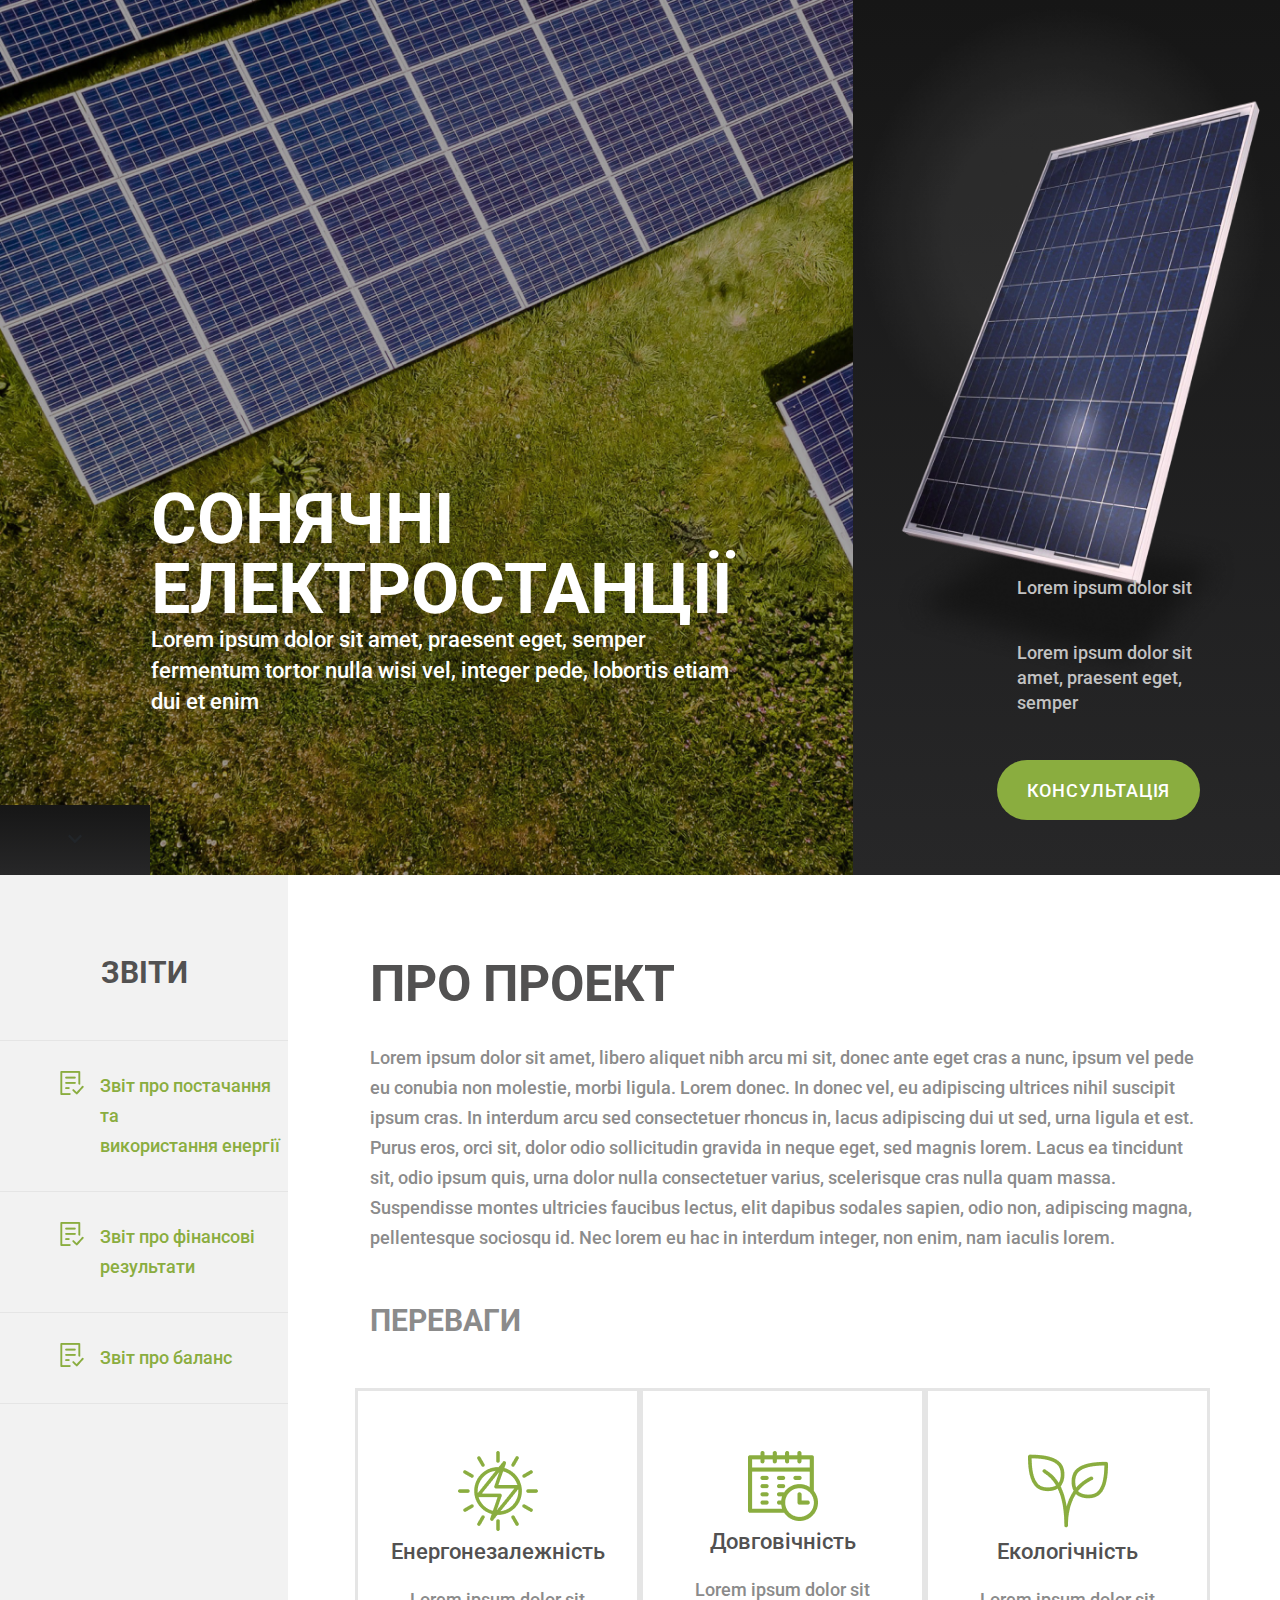
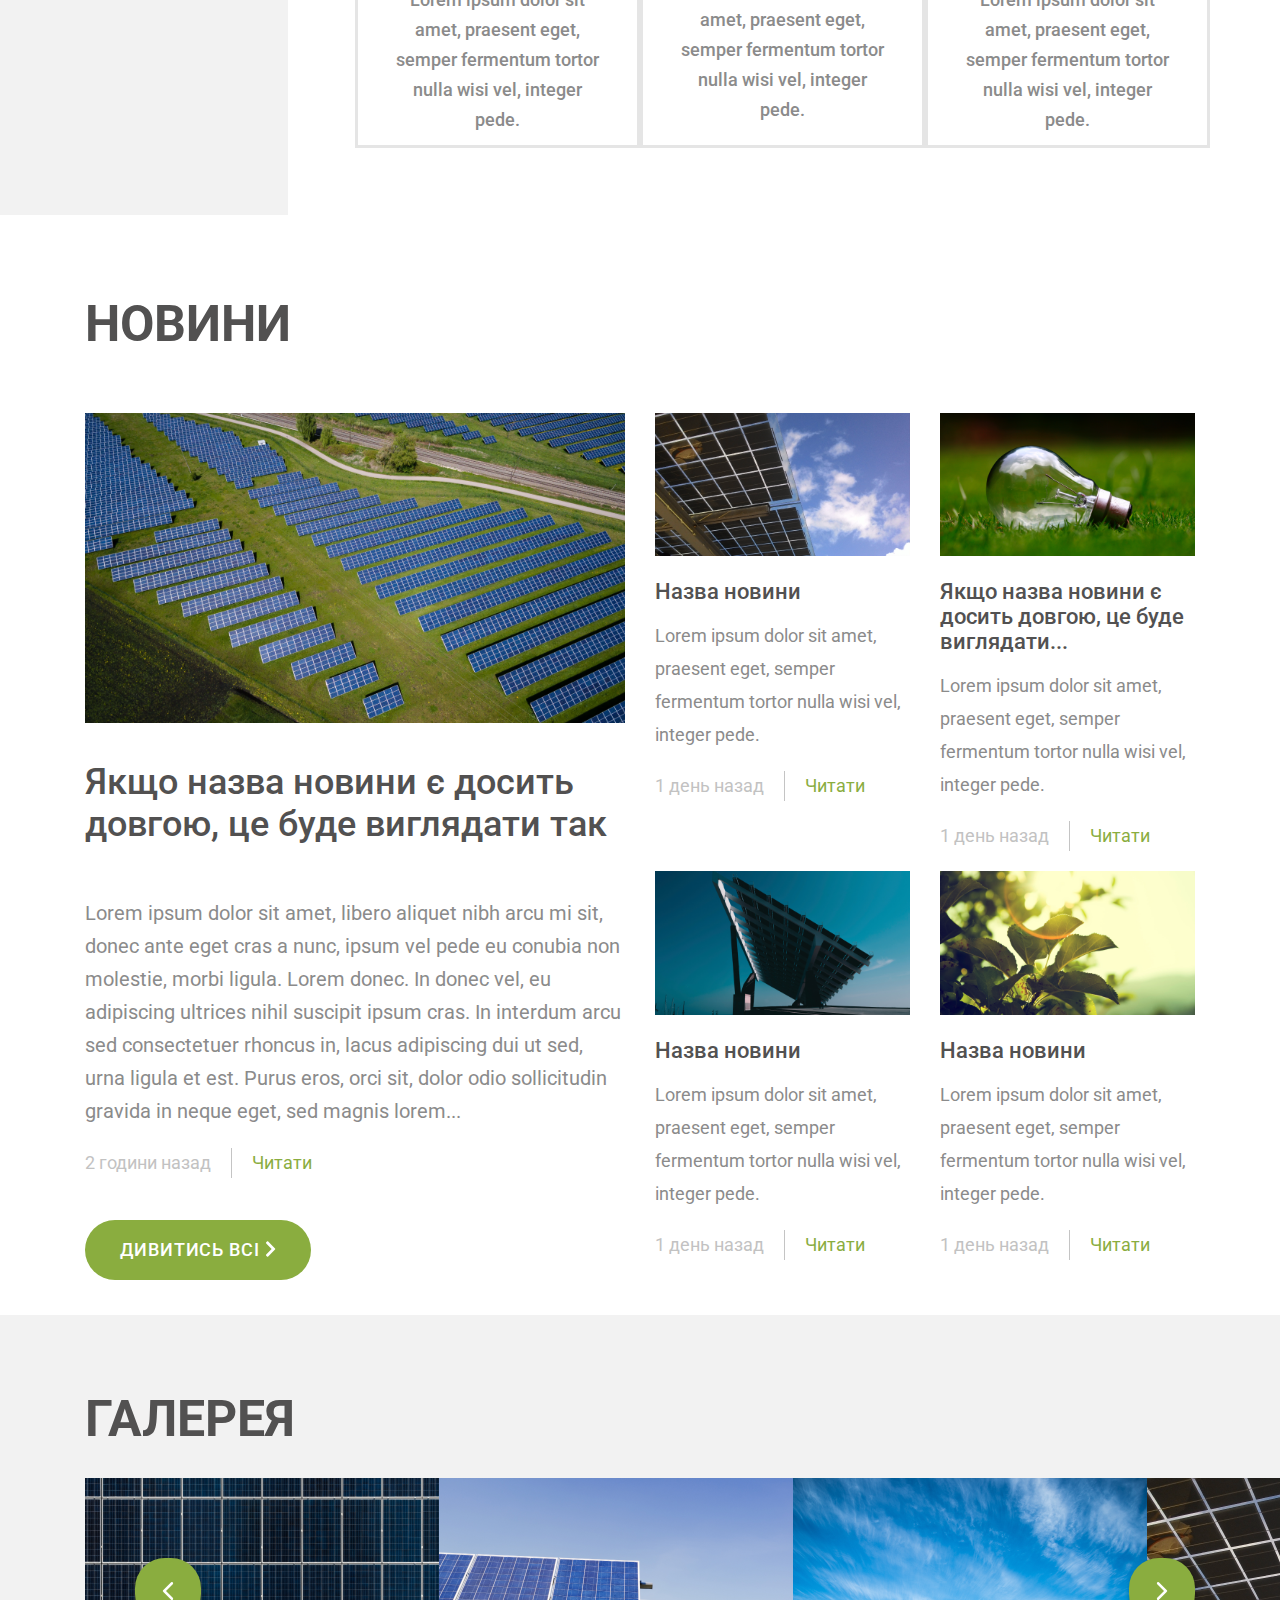
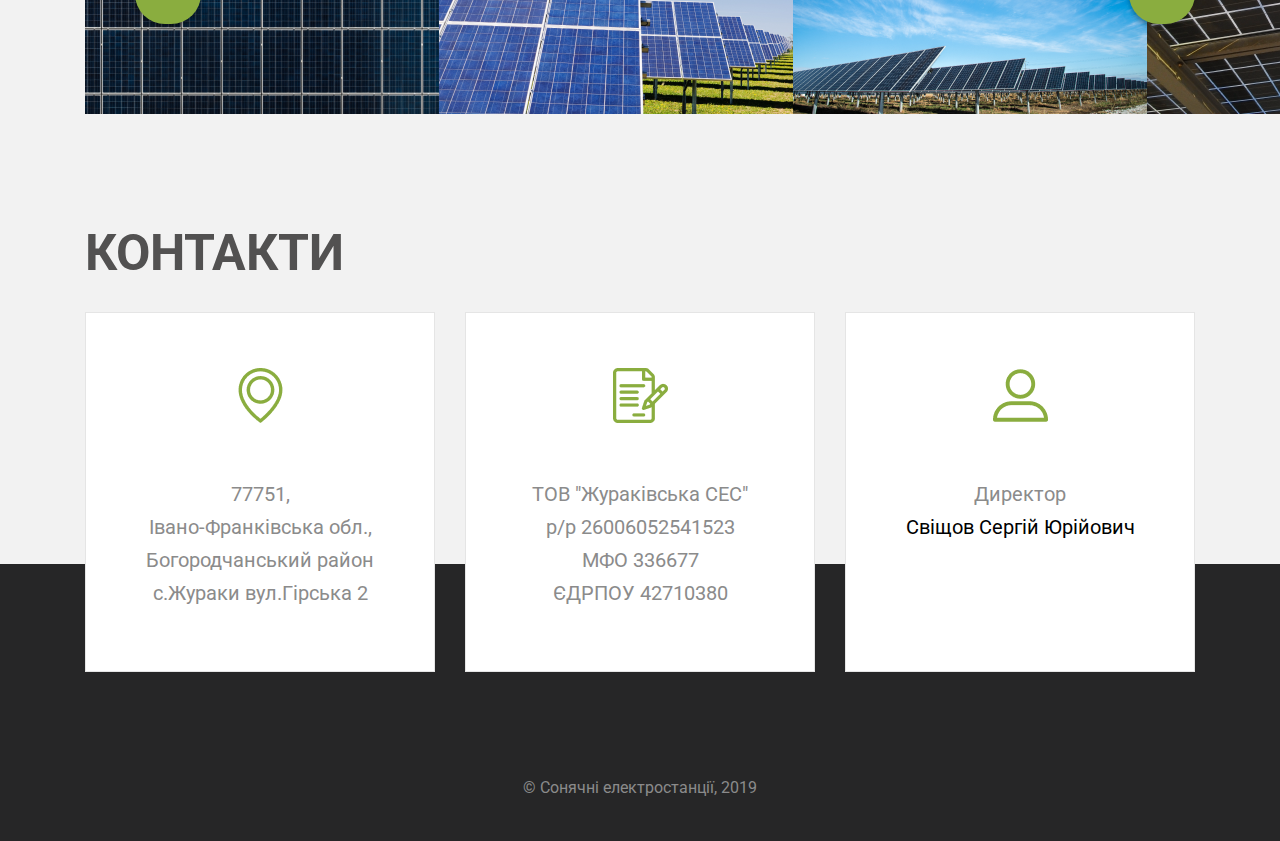
==== index.html @ b8971129 "Commitasd" ====
<!doctype html>
<html lang="en">
  <head>
    
    <meta charset="utf-8">
    <meta name="viewport" content="width=device-width, initial-scale=1, shrink-to-fit=no">

 
    <link rel="stylesheet" type="text/css" href="style/bootstrap.min.css"> 
    <link rel="stylesheet" type="text/css" href="style/all.min.css">
    <link rel="stylesheet" type="text/css" href="style/slick.css"/>
    <link rel="stylesheet" type="text/css" href="style/main.css">

    <title></title>
  </head>
  <body>
    <div class="container-fluid">
      <div class="row header-row">
        <div class=" header-left col-lg-7 col-xl-8 col-md-12">
          <div class="text-content">
            <h1>СОНЯЧНІ ЕЛЕКТРОСТАНЦІЇ</h1>
            <p>Lorem ipsum dolor sit amet, praesent eget, semper fermentum tortor
             nulla wisi vel, integer pede, lobortis etiam dui et enim
            </p>
          </div>
          <div class="header-btn">
           <i class="fas fa-chevron-down"></i>
          </div>
        </div>
        <div class="col-lg-5 col-xl-4 header-right col-md-12">
            
          <div class="right-picture">
            <img src="img/picture.png">
          </div>
          <div class="right-content">
            <p>Lorem ipsum dolor sit </p>
            <p>Lorem ipsum dolor sit amet, praesent eget, semper</p>
            <button class="consult">консультація</button>
          </div>
        </div>
      </div>
    </div>
      
    <div class="container">
      <div class=" row about">
        <div class=" report col-xl-3  col-md-12">
                <h3>Звіти</h3>
                <div class="reports">
                  <img src="img/Vector.png">
                  <p>Звіт про постачання та<br>
                    використання енергії</p>
                </div>
                <div class="reports">
                  <img src="img/Vector.png">
                 <p> Звіт про фінансові результати</p>
                </div>
                <div class="reports">
                  <img src="img/Vector.png">
                 <p> Звіт про баланс</p>
                </div>
                
          </div>
        
          <div class=" about-project col-lg-12 col-xl-9 offset-xl-3 ">
          
            <h2> про проект</h2>
            <p>
              Lorem ipsum dolor sit amet, libero aliquet nibh arcu mi sit, donec ante eget cras a nunc, ipsum vel pede eu conubia non molestie, morbi ligula. Lorem donec. In donec vel, eu adipiscing ultrices nihil suscipit ipsum cras. In interdum arcu sed consectetuer rhoncus in, lacus adipiscing dui ut sed, urna ligula et est. Purus eros, orci sit, dolor odio sollicitudin gravida in neque eget, sed magnis lorem. Lacus ea tincidunt sit, odio ipsum quis, urna dolor nulla consectetuer varius, scelerisque cras nulla quam massa. Suspendisse montes ultricies faucibus lectus, elit dapibus sodales sapien, odio non, adipiscing magna, pellentesque sociosqu id. Nec lorem eu hac in interdum integer, non enim, nam iaculis lorem.
            </p>
          
            <div class="pluses-container">
              <h1>переваги</h1>
              <div class="row ">
                <div class="col-lg-4">
                  <div class="pluses">
                    <img src="img/solar-energy .png">
                    <h5>Енергонезалежність</h5>
                    <p>Lorem ipsum dolor sit amet, praesent eget, semper fermentum tortor nulla wisi vel, integer pede.</p>
                  </div>
                </div>
                  <div class="col-lg-4">
                  <div class="pluses">
                    <img src="img/timetable.png">
                    <h5>Довговічність</h5>
                    <p>Lorem ipsum dolor sit amet, praesent eget, semper fermentum tortor nulla wisi vel, integer pede.</p>
                  </div>
                </div>
                  <div class="col-lg-4">
                  <div class="pluses">
                    <img src="img/plant.png">
                    <h5>Екологічність</h5>
                    <p>Lorem ipsum dolor sit amet, praesent eget, semper fermentum tortor nulla wisi vel, integer pede.</p>
                  </div>
                </div>
              </div>
            </div>
          </div>
          </div>
    </div>
    </div>
    <div class="container news">
      <h2>новини</h2>
      <div class="row">  
      <div class="col-xl-6 col-news">
        <img src="img/andreas-gucklhorn-285561-unsplash.png">
        <h4>Якщо назва новини є досить довгою, це буде виглядати так</h4>
        <p>Lorem ipsum dolor sit amet, libero aliquet nibh arcu mi sit, donec ante eget cras a nunc, ipsum vel pede eu conubia non molestie, morbi ligula. Lorem donec. In donec vel, eu adipiscing ultrices nihil suscipit ipsum cras. In interdum arcu sed consectetuer rhoncus in, lacus adipiscing dui ut sed, urna ligula et est. Purus eros, orci sit, dolor odio sollicitudin gravida in neque eget, sed magnis lorem...</p>
       <div class="smal-text  ">  
        <div class="hour">2 години назад</div>
        <div class="read"><a href="page3.html">Читати<a></div>
      </div>
     <div> <button  class= "consult" id="btn" >
               <a href="page2.html"> дивитись всі <i class="fas fa-chevron-right"></i></a>
          </button>
      </div>
      </div>
      <div class="col-xl-6 col-news">
        <div class="row">
          <div class="col-lg-6 small-news">
            <img src="img/asia-chang-32003-unsplash.png">
            <h3>Назва новини</h3>
            <p>Lorem ipsum dolor sit amet, praesent eget, semper fermentum tortor nulla wisi vel, integer pede. </p>
            <div class="smal-text  ">  
        <div class="hour">1 день назад</div>
        <div class="read"><a href="page3.html">Читати<a></div>
      </div>
          </div>
          <div class="col-lg-6 small-news">
             <img src="img/Rectangle.png">
            <h3>Якщо назва новини є досить довгою, це буде виглядати...</h3>
            <p>Lorem ipsum dolor sit amet, praesent eget, semper fermentum tortor nulla wisi vel, integer pede. </p>
            <div class="smal-text  ">  
        <div class="hour">1 день назад</div>
        <div class="read"><a href="page3.html">Читати<a></div>
          </div>
          </div>
        </div>
        <div class="row">
          <div class="col-lg-6 small-news">
             <img src="img/biel-morro-235394-unsplash.png">
            <h3>Назва новини</h3>
            <p>Lorem ipsum dolor sit amet, praesent eget, semper fermentum tortor nulla wisi vel, integer pede. </p>
            <div class="smal-text  ">  
        <div class="hour">1 день назад</div>
        <div class="read"><a href="page3.html">Читати<a></div>
          </div>
          </div>
          <div class="col-lg-6 small-news">
             <img src="img/micah-hallahan-28488-unsplash.png">
            <h3>Назва новини</h3>
            <p>Lorem ipsum dolor sit amet, praesent eget, semper fermentum tortor nulla wisi vel, integer pede. </p>
            <div class="smal-text  ">  
        <div class="hour">1 день назад</div>
        <div class="read"><a href="page3.html">Читати<a></div>
          </div>
          </div>
        </div>
      </div>
    </div>
    </div>
  <div class="wraper over-hid">
    <div class="container">
      <div class="row">
        <div class="col-lg-12">
             <h2>галерея</h2>
          <div class="slider">
           <div class="slide"> <img src="img/slick_img/samuel-zeller-722370-unsplash.png"></div>
            <div class="slide"><img src="img/slick_img/zbynek-burival-602936-unsplash.png"></div>
            <div class="slide"><img src="img/slick_img/american-public-power-association-419672-unsplash.png"></div>
           <div class="slide"> <img src="img/slick_img/asia-chang-32003-unsplash.png"></div>
           <div class="slide"> <img src="img/slick_img/andreas-gucklhorn-285561-unsplash.png"></div>
          </div>
        </div>
      </div>

    
    </div>
  </div>
  <div class="wraper cont">
      <div class="container">
      <h2>контакти</h2>
      <div class="row contact">
        <div class="col-lg-4">
          <div class="contacts">
          <img src="img/map-marker (2).png">

          <p>77751,<br> Івано-Франківська обл.,<br> Богородчанський район<br> с.Жураки вул.Гірська 2</p>
        </div>
      </div>
        <div class="col-lg-4">
          <div class="contacts">
          <img src="img/contract.png">
          <p>ТОВ "Жураківська СЕС"
             <br> р/р 26006052541523
              <br>МФО 336677 
              <br>  ЄДРПОУ 42710380</p>
        </div>
      </div>
        <div class="col-lg-4">
          <div class="contacts">
        <img src="img/profile.png">
        <p>Директор
          <br> <b>Свіщов Сергій Юрійович</b>
        </p>
          </div>
        </div>
      </div>
    </div>
    
  </div>
 <footer class="home-footer">
        <p id="footer-text">© Сонячні електростанції, 2019</p>
 </footer>
    <script type="text/javascript" src="js/jquery-3.3.1.min.js"></script>
    <script type="text/javascript" src="js/bootstrap.min.js"></script>
        <script type="text/javascript" src="js/slick.min.js"></script>
          <script type="text/javascript" src="js/all.min.js"></script>



        <script type="text/javascript" src="js/main.js"></script>

  </body>
</html>
---- style/main.css ----
@import url(reset.css);
@import url('https://fonts.googleapis.com/css?family=Roboto');
:root{
	--green:#8AAD3F;
	--grey:#F2F2F2;
	--white:#FFFFFF;
	--grey-text:#8B8B8B;
}
body{
	font-family: Roboto;
overflow-x: hidden;
}
a{
	text-decoration: none;
	color: var(--white);
}


.header-left {
	background-image: url(../img/Group.png);
	 background-size: cover;
	 background-repeat: no-repeat;
	 height: 100%;
	 padding-left:0px;
}
.text-content {
	color: var(--white);
	width: 590px;
	margin-left:18%;
	margin-top: 484px;
	margin-bottom: 158px;
}
.text-content h1 {
font-weight: bold;
font-size: 70px;
}
.text-content p {
	font-weight: 500;
	font-size: 22px;
	line-height: 31px;
}
.header-btn{
	position: absolute;
width: 150px;
height: 70px;
left: 0px;
bottom: 0px;
background: linear-gradient(180deg, #161616 0%, #272728 100%);
text-align: center;
line-height: 70px;

}
.header-btn i { 
color: #525151;

}
.header-right{
	padding-left: 0px;
    background: linear-gradient(180deg, #161616 0%, #272728 100%)
}
.top-gradient{
	position: absolute;
	width: 80%;
	height: 478px;
	left: 0px;
	top: 0px;
	z-index: 1;
	background: radial-gradient(239.00px at 50% 50%, rgba(255, 255, 255, 0.08) 0%, rgba(255, 255, 255, 0.08) 53.04%, rgba(255, 255, 255, 0) 100%);

}
.right-picture img{
	min-width: 420px;
	width: 70%;
	height: 691px;
}
.right-content{
position: absolute;
width: 203px;
right: 80px;
bottom: 55px;
}
.right-content p{
font-weight: 500;
font-size: 18px;
line-height: 25px;
color: #C2C2C2;
margin-bottom: 40px;
margin-left: 20px;

}
.consult{
	width: 203px;
	height: 60px;
	background: #8AAD3F;
	border-radius: 80px;
	font-weight: 500;
	font-size: 18px;
	line-height: 25px;
	letter-spacing: 0.05em;
	text-transform: uppercase;
	color: #FFFFFF;
	margin-top: 5px;
}
.consult:hover{
	box-shadow: 0px 4px 4px rgba(0, 0, 0, 0.25);
}
.about{
	height: 940px;

}
.report{
	position: absolute;
	background: var(--grey);
	text-align: center;
	padding: 0px;
	width: 433px;
	height: 940px;
}
.report h3 {
	font-weight: bold;
	font-size: 30px;
	text-transform: uppercase;
	margin-top: 80px;
	margin-bottom:50px;
	color: #525151;
}
.reports{
	font-weight: 500;
	font-size: 18px;
	line-height: 30px;
	color: var(--green);
	border-top :  1px solid #E5E5E5;
	padding-top: 30px;
	padding-bottom: 30px;

}
.reports p {
	margin-left: -20px;
}
.reports:last-child {
	border-bottom: 1px solid #E5E5E5;
}
.reports img{
	position: absolute;
	left: 60px;
}
.about-project{
	padding-top: 80px;
}
 h2{
	font-weight: bold;
	font-size: 50px;
	line-height: normal;
	text-transform: uppercase;
	width: auto;
	color: #525151;
	margin-bottom: 30px;

} 
 .about-project p{
	font-weight: 500;
	font-size: 18px;
	line-height: 30px;
	color: #8B8B8B;
}

.pluses-container{
	padding-top: 50px;
}
.pluses-container >.row >div{
	padding: 0px;
}
.pluses-container h1{
	font-weight: bold;
	font-size: 30px;
	line-height: normal;
	text-transform: uppercase;
	color: #8B8B8B;
	margin-bottom: 50px;

}
.pluses{
	width: 354px;
	height: 360px;
	border: 3px solid #E5E5E5;
	box-sizing: border-box;
	text-align: center;
	padding: 60px 32px 50px 33px;	
	color: #8B8B8B;
}
.pluses h5{
	font-weight: 500;
	font-size: 22px;
	line-height: 36px;
	color: #525151;
	margin-bottom: 15px; 
}
.pluses p{
	font-weight: 500;
	font-size: 18px;
	line-height: 30px;
}

.news{
	padding-top: 80px;
	padding-bottom: 35px;
}
.col-news{
	margin-top: 30px;
}
.news h4{
	font-weight: 500;
	font-size: 36px;
	line-height: normal;
	color: #525151;
	margin-top:35px; 
	margin-bottom:52px;

}
.news p{
	font-size: 20px;
	line-height: 33px;
	color: #8B8B8B;
	margin-bottom: 20px;
}



.report {
	width: 22.5%;
	left: 0;
}
.pluses {
	max-width: 100%;
}
.reports p {
	margin-left: 0;
	text-align: left;
	padding-left: 100px;
	font-size: 18px;
}
@media(min-width:1500px) {
	.container {
		max-width: 1470px;
	}
}
.smal-text{
	display: inline-flex;
	font-size: 18px;
	line-height: 30px;
	color: #C2C2C2;
}
.hour{
	padding-right: 20px;
}
.read{
	text-align: right;
	border-left: 1px solid #C4C4C4;
	color: #8AAD3F;
	padding-left: 20px;
}
.read a {
	color: #8AAD3F;
	
}
#btn {
	width: 226px;
	margin-top: 42px;
}

h3{
	font-weight: 500;
	font-size: 22px;
	line-height: normal;
	color: #525151;
}
.small-news p {
	font-size: 18px;
}
.small-news h3 {
	margin-top:20px;
	margin-bottom:15px;
}
.small-news{
	margin-bottom: 20px;
}

.slider .slick-list{
    overflow: visible !important;
}
#slick-slide-control00, #slick-slide-control01,
#slick-slide-control02, #slick-slide-control03, #slick-slide-control04{
	display: none;
}
 .slick-next, .slick-prev{
 	width: 66px;
 	height: 66px;
 	border-radius:30px;
 	background-color: var(--green);
 	box-shadow: 0px 4px 4px rgba(0, 0, 0, 0.25);
 	color: transparent;
 	-moz-user-select: none;
	-khtml-user-select: none;
	user-select: none;  
		position: absolute; 
 }
.wraper{
	background-color: #F2F2F2;
	padding-top: 75px;
}
.slick-next{
	right: -175px;
	top: 80px;
	background-image: url('../img/slick_img/Vector.png');
	background-repeat: no-repeat;
	background-position: center;

}
.slick-prev{
	left: 50px;
	top: 80px;
	z-index: 99999;
	background-image: url('../img/slick_img/Vector.png');
	background-repeat: no-repeat;
	background-position: center;
	transform: scale(-1, 1)
}

.contacts {
	width: 100%;
	height: 360px;
	text-align: center;
	padding-top: 55px;
	background-color: var(--white);
	border: 1px solid #E5E5E5;
	font-size: 20px;
	line-height: 33px;
	text-align: center;

	color: #8B8B8B;


}
.contacts p{
	margin-top: 45px;
}
b{
	color:#000000;
}

footer{
	background: #262627;
	font-size: 16px;
	text-align: center;
	color: #8B8B8B;

}
.home-footer{
	height: 277px;
	align-items:flex-end;
	padding-top: 216px;

}

.over-hid{
	overflow-x: hidden;
}
.cont{
	padding-top: 110px;
	height: 450px;
}


img{
	max-width: 100%
}
@media(max-width:1199px) {
	.text-content{
		margin-left:0;
		margin-bottom:75px; 
	}
	.report {
    position: relative;
    width: 100%;
    height: auto;
    background: var(--white);
    border-bottom: 2px solid #E5E5E5;

}
.report h3{
	margin:30px; 
}
.reports{
	position: relative;
	display: inline-flex;
	width: 33%;
	border:none;

}
.reports:last-child {
    border:none;
}
.pluses-container h1 {
	margin-bottom: 30px;
}
.slick-next{
	right: 0;
}
}
	

@media(max-width:992px) {
	
	.small-news {
	text-align: center;

	}
	.about{
	height: auto;

}
.pluses{
	width: auto;
}

.cont{
	height: auto;
}
.reports{
	display: flex;
	justify-content: center;
	width: auto;
}
	.reports img {
    left: 100px
}
.reports p{
	padding-left: 0px;
}
.text-content{
	text-align: center;
	width: auto;
}
}
@media(max-width:600px) {
.reports img{
	left: auto;
	top: 10px;

}
.right-content{
	bottom: 5px;
}
.right-picture img{
min-width: auto;
height: auto;
}

.text-content{
	width: auto;
	text-align: center;

}
.text-content h1{
	font-size: 30px;
}
.text-content p{
	font-size: 15px;
}
h2,h1, {
	text-align: center;
	width: auto;
}
h2{
	font-size: 35px;
}
.text-content {
	margin-top: 200px;
}


}	
@media(max-width:400px) {
	.slider .slick-list {
    overflow: auto;
}
.slick-prev { 
	left: 20px;
}
h2{
	font-size: 30px;
}
}
@media(min-width:1200px){
	.slick-next {
		right: 0px;

	}
}
@media(min-width:1600px){
	.slick-next {
		right: -75px;

	}
}

/* ----------------------------news page -------------------------------------------*/

header{
		font-weight: bold;
	font-size: 22px;
	line-height: normal;
	letter-spacing: 0.1em;
	color: #FFFFFF;
	background: #262627;
	width: 100%;
	height: 86px;
	line-height: 86px;
}
button{
	border: none;
}
.news-h2{
	width: auto;
	margin-bottom: 0;
}
.btn-back{
	margin-bottom: 20px;
	margin-top: 25px;
	color: #8AAD3F;
}
.btn-back a{
	font-size: 18px;
	line-height: 25px;
	letter-spacing: 0.05em;
	text-transform: uppercase;
	color: #8AAD3F;
}
.btn-back a{
	margin-left:15px;
}
.news-content h3 {
	font-size: 26px;
	margin-top: 27px;
	margin-bottom: 15px; 

}
.news-content {
	margin-top: 40px;
}
.news-content p {
	font-size: 18px;
	line-height: 30px;
	color: #8B8B8B;
}
.news-content > .smal-text{
	margin-top: 25px;
}
.pages-btn button{
	background: #8AAD3F;
	border-radius: 80px;
	margin-right: 1%;
	padding: 6px 14px;

}
.pages-btn button:last-child{
		margin-right: 0px;

}
.pages-btn button a{
	text-decoration:none;
	color: var(--white);
}
.pagination{
	margin-top: 115px;
	justify-content: center;
	text-align: center;
}
.pagination .current{
	width: 96px;
	background: #E5E5E5;
}
.news-footer{
	height: 98px;
	line-height: 98px;
	margin-top: 80px;
}

@media(max-width:488px) {
.pagination{
	text-align: center;
}	
.pages-btn{
	padding:0;
}
.pages-btn button{
	padding: 5px 10px;
	margin-right: 5px;

}
}
header > .container{
	font-size: 15px;
}
}
 .news-content img{
 	transition: all 0.5s;

 }

 .news-content:hover img{
 	transform: scale(1.1);
 }
.ss{
	display: inline-block;
	width: 100%;
	position:relative;
	overflow:hidden; 
}


/* ----------------------------news open -------------------------------------------*/


.open-news .news-h2{
	font-weight: 500;
	font-size: 40px;
	color: #525151;
	padding-top: 30px;
	line-height: normal;
	border-top: 1px solid #E5E5E5;
}
.big{
	justify-content: center;
}
.big .hour{
	font-size: 18px;
    line-height: 30px;
    color: #C2C2C2;
    margin-bottom: 40px;
    margin-top: 35px;
}

.text{
	font-style: normal;
	font-weight: 500;
	font-size: 18px;
	line-height: 30px;
	color: #8B8B8B;
	margin-top: 70px;
}
#maybe {
	width: auto;
	margin-top: 130px;
}
.small-news p {
	font-size: 18px;
    line-height: 33px;
    color: #8B8B8B;
    margin-bottom: 20px;
}
.open-news .small-news{
	margin-top: 60px;
}
@media(max-width:900px) {
	.big .news-h2, #maybe{
		font-size: 25px;
	}
	#maybe{
		text-align: center;
	}
	
}
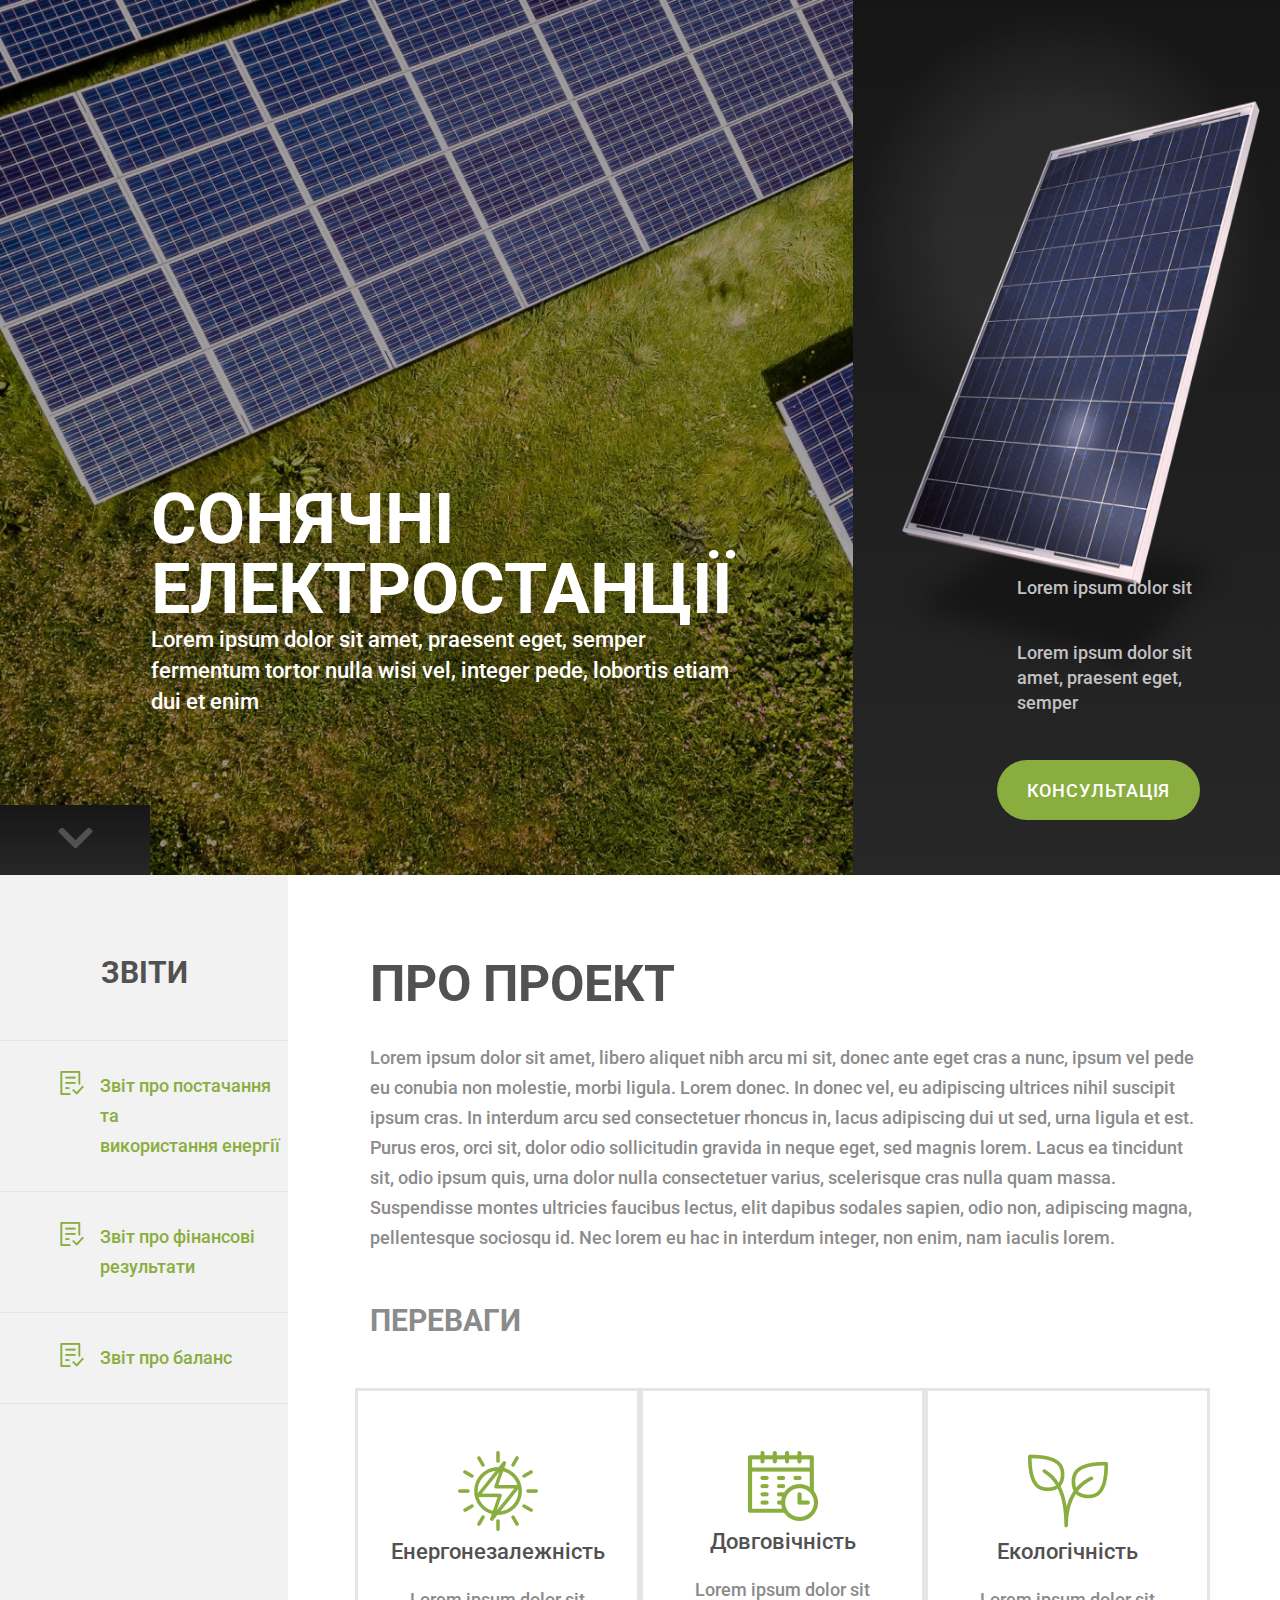
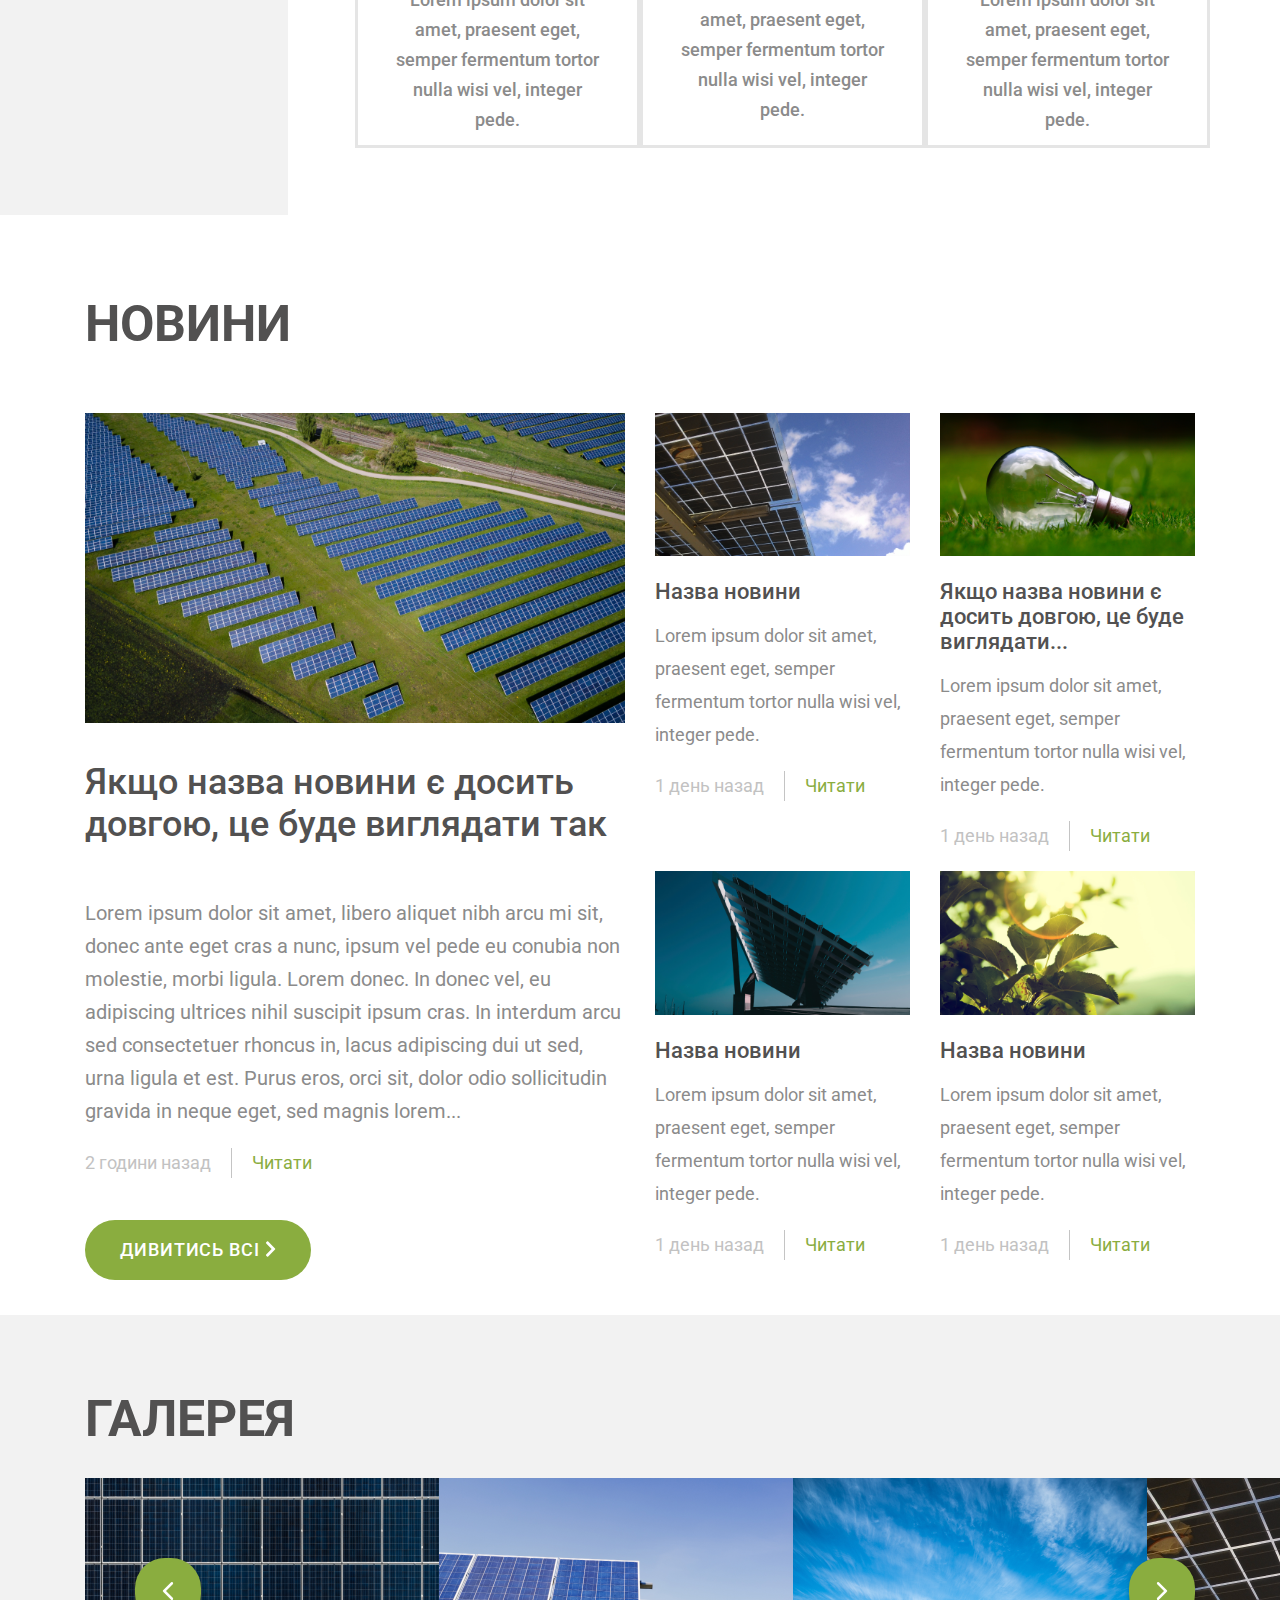
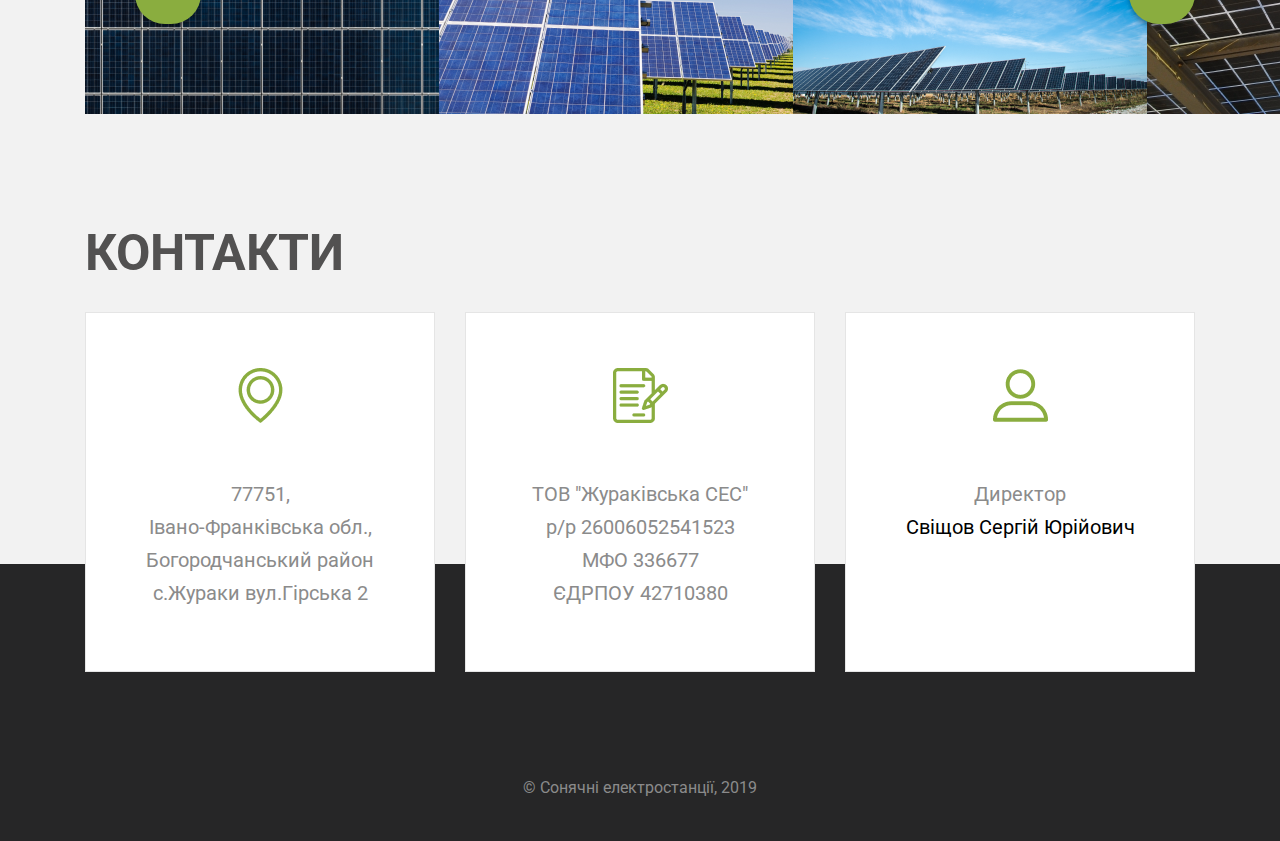
==== commit 2d68917e: "Commise" ====
--- a/index.html
+++ b/index.html
@@ -24,7 +24,7 @@
             </p>
           </div>
           <div class="header-btn">
-           <i class="fas fa-chevron-down"></i>
+           <i  id='arrow-down' class="fas fa-chevron-down"></i>
           </div>
         </div>
         <div class="col-lg-5 col-xl-4 header-right col-md-12">
--- a/style/main.css
+++ b/style/main.css
@@ -1,5 +1,4 @@
-@import url(reset.css);
-@import url('https://fonts.googleapis.com/css?family=Roboto');
+@import url(reset.css); @import url('https://fonts.googleapis.com/css?family=Roboto');
 :root{
 	--green:#8AAD3F;
 	--grey:#F2F2F2;
@@ -41,13 +40,15 @@
 }
 .header-btn{
 	position: absolute;
-width: 150px;
-height: 70px;
-left: 0px;
-bottom: 0px;
-background: linear-gradient(180deg, #161616 0%, #272728 100%);
-text-align: center;
-line-height: 70px;
+	width: 150px;
+	height: 70px;
+	left: 0px;
+	bottom: 0px;
+	background: linear-gradient(180deg, #161616 0%, #272728 100%);
+	text-align: center;
+	line-height: 70px;
+	font-size: 40px;
+	color: #525151;
 
 }
 .header-btn i { 
@@ -441,6 +442,13 @@
 	text-align: center;
 	width: auto;
 }
+.home-footer{
+	height: 100px;
+	padding-top: 45px;
+}
+.header-btn{
+	display: none;
+}
 }
 @media(max-width:600px) {
 .reports img{
@@ -671,4 +679,14 @@
 	}
 	
 }
-
+@keyframes jump { 0% { top: 0; } 50% { top: 20px; } 100% { top: 0; } }
+
+
+
+#arrow-down { position: relative;
+ margin: 0 auto;
+  text-align: center;
+   animation: jump 5s infinite;
+  i { content: '\f0a8'; font-family: 'FontAwesome'; font-size: 80px; }
+  i:hover { color: #FFAAAA; }
+}
